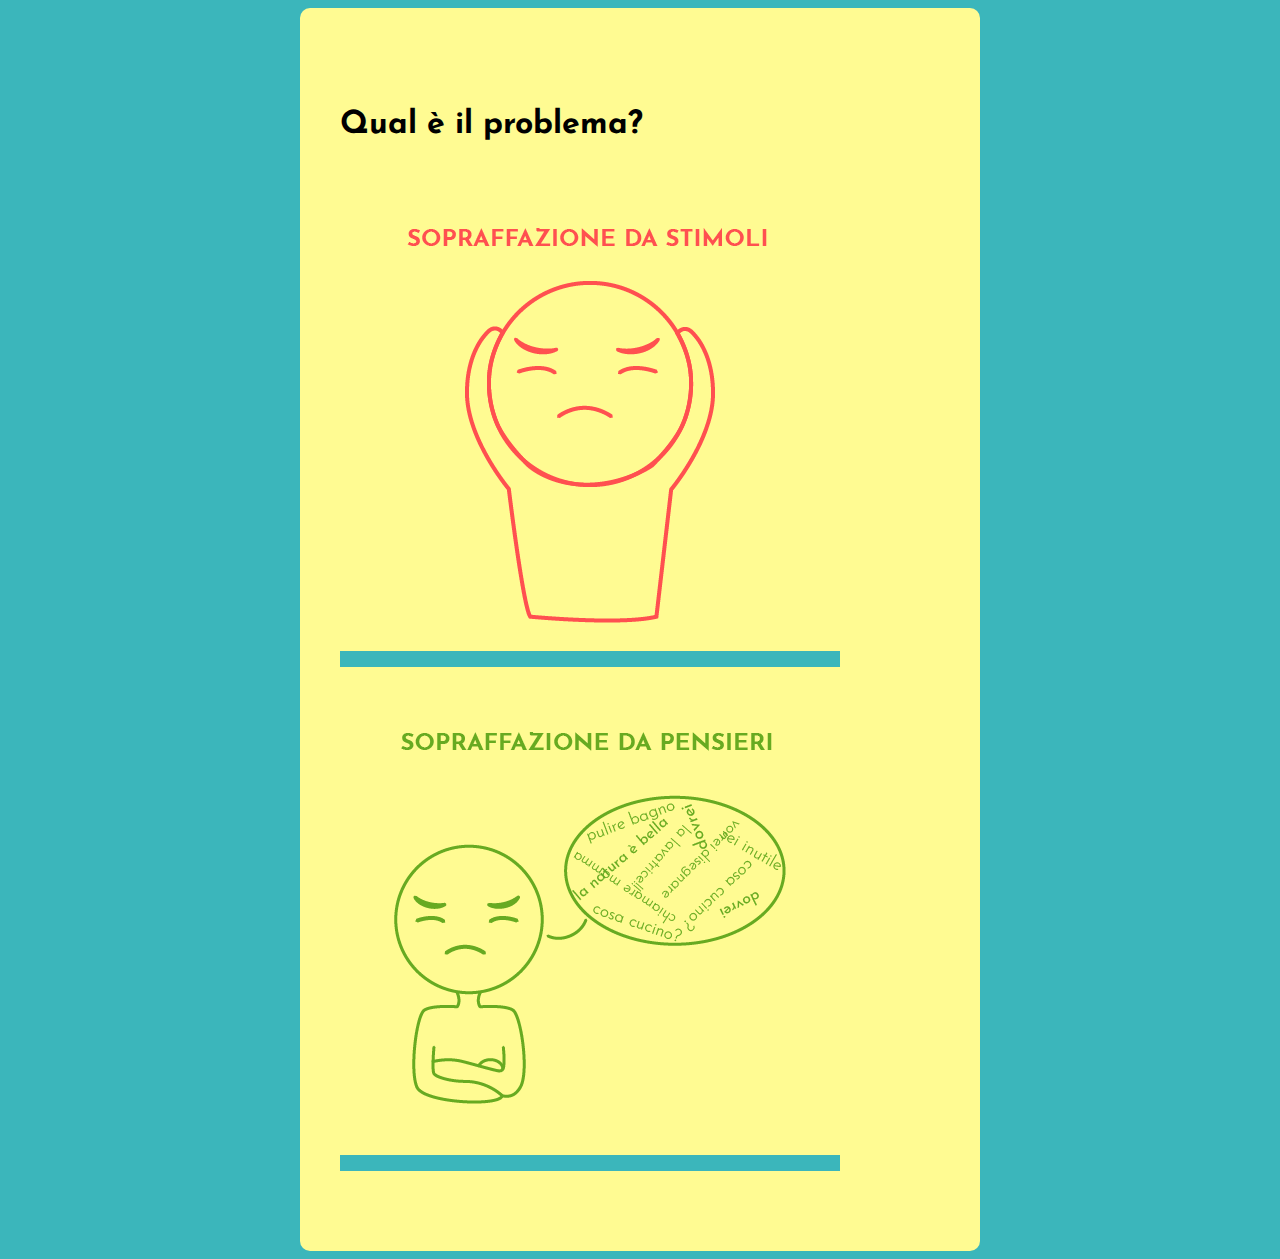
==== index.html @ a0b61e1f "HTML of first two pages+some CSS" ====
<!DOCTYPE html>
<html lang="en">

<head>
    <meta charset="UTF-8">
    <meta name="viewport" content="width=device-width, initial-scale=1.0">
    <title>AuDHD Self-care</title>
    <link href="https://cdn.jsdelivr.net/npm/bootstrap@5.3.2/dist/css/bootstrap.min.css" rel="stylesheet"
        integrity="sha384-T3c6CoIi6uLrA9TneNEoa7RxnatzjcDSCmG1MXxSR1GAsXEV/Dwwykc2MPK8M2HN" crossorigin="anonymous">
    <link rel="preconnect" href="https://fonts.googleapis.com">
    <link rel="preconnect" href="https://fonts.gstatic.com" crossorigin>
    <link href="https://fonts.googleapis.com/css2?family=Josefin+Sans:ital,wght@0,100..700;1,100..700&display=swap"
        rel="stylesheet">
    <link rel="icon" href="./images/neurodiversity-icon.png">
    <style>
        body {
            background-color: #3BB6BB;
            font-family: "Josefin Sans", sans-serif;
        }

        .central-card {
            background-color: rgb(255, 251, 146);
            border-radius: 10px;
            max-width: 600px;
            margin: 0 auto;
            padding: 80px 40px;
        }

        .btn {
            background-color: #3BB6BB;
            color: white;
        }

        .btn:hover {
            background-color: #98e4e6;
        }

        @media (max-width: 800px) {
            .central-card {
                padding: 100px 25px;
                width: 300px;
            }
        }
    </style>
</head>

<body>
    <div class="container">
        <div class="central-card text-center mt-5 position-absolute top-50 start-50 translate-middle">
            <h1>Qual è il problema?</h1>
            <a href="./solutions.html" class="btn text-uppercase mt-4"><img src="./images/main1.png" alt=""></a>
            <a href="./solutions2.html" class="btn text-uppercase mt-4"><img src="./images/main2.png" alt=""></a>
        </div>
    </div>
    </div>
</body>

</html>
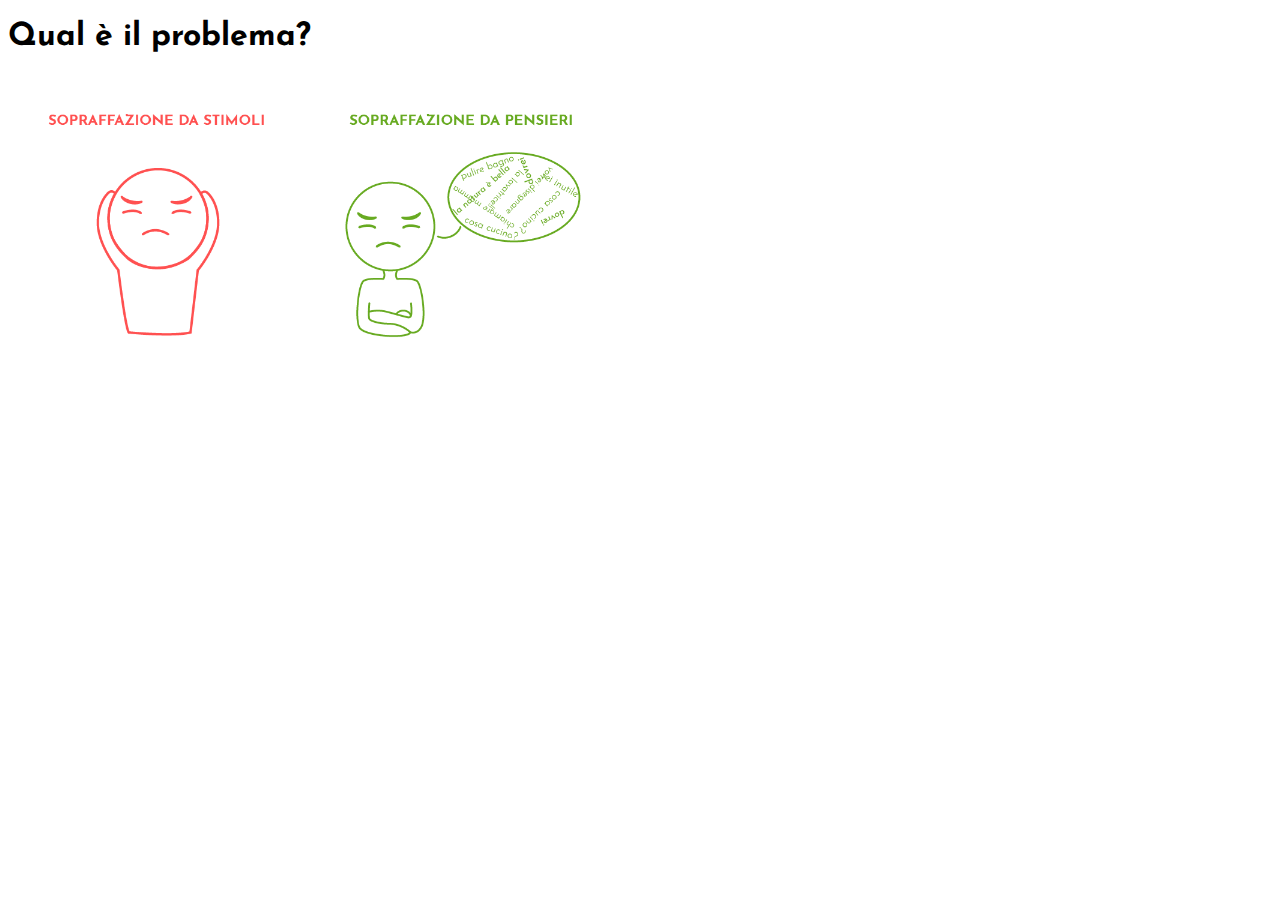
==== commit 293af17f: "Added two more pages" ====
--- a/index.html
+++ b/index.html
@@ -14,7 +14,7 @@
     <link rel="icon" href="./images/neurodiversity-icon.png">
     <style>
         body {
-            background-color: #3BB6BB;
+            background-color: #ffffff;
             font-family: "Josefin Sans", sans-serif;
         }
 
@@ -27,12 +27,11 @@
         }
 
         .btn {
-            background-color: #3BB6BB;
-            color: white;
+            background-color: #ffffff;
         }
 
         .btn:hover {
-            background-color: #98e4e6;
+            background-color: rgba(228, 228, 228, 0.3);
         }
 
         @media (max-width: 800px) {
@@ -46,10 +45,10 @@
 
 <body>
     <div class="container">
-        <div class="central-card text-center mt-5 position-absolute top-50 start-50 translate-middle">
-            <h1>Qual è il problema?</h1>
-            <a href="./solutions.html" class="btn text-uppercase mt-4"><img src="./images/main1.png" alt=""></a>
-            <a href="./solutions2.html" class="btn text-uppercase mt-4"><img src="./images/main2.png" alt=""></a>
+        <div class="text-center">
+            <h1 class="mt-5">Qual è il problema?</h1>
+            <a href="./solutions.html" class="btn mt-5"><img src="./images/main1.png" alt="" width="300"></a>
+            <a href="./solutions2.html" class="btn mt-5"><img src="./images/main2.png" alt="" width="300"></a>
         </div>
     </div>
     </div>
